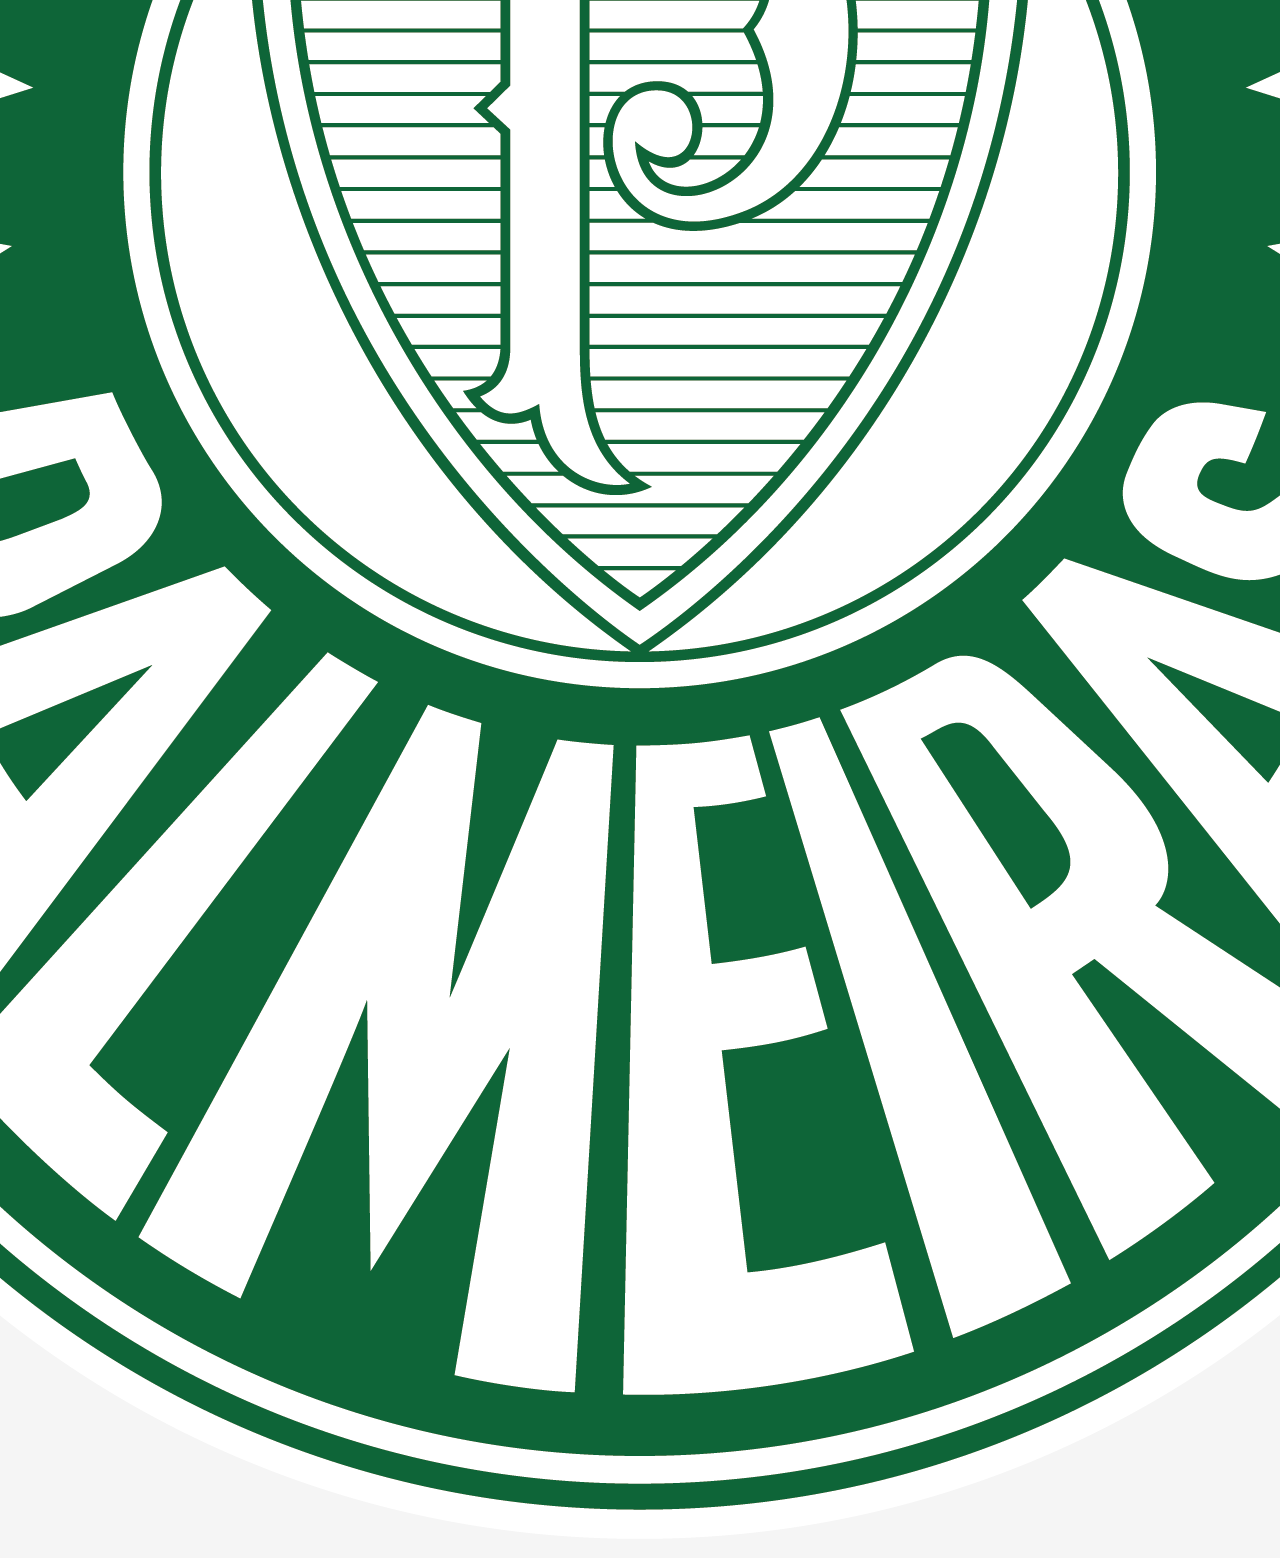
==== index.html @ 94d81419 "novoHTML" ====
<!DOCTYPE html>
<html lang="pt">
<head>
    <meta charset="UTF-8">
    <meta name="viewport" content="width=device-width, initial-scale=1.0">
    <title>Cadastro de Clientes</title>
    <link rel="stylesheet" href="style.css">
</head>
<body class="pagina-principal">
    <header>
        <h1>Bem-vindo ao Sistema de Cadastro de Clientes</h1>
    </header>
   <nav class="menu-navegacao
            <a href="index.html">Home</a></li>
            <a href="cadastro.html">Cadastro</a></>
            <a href="clientes.html">Clientes</a></li>
    </nav>
    <main class="conteudo-principal">
        < class="secao-introducao">
            <h1>Bem-vindo ao Sistema de Clientes</h1>
            <p>Este É um sistema para cadastrar seus clientes</p>
            <img src="assets/logo.avif" alt="Logo do Sistema de Cadastro de Clientes" srcseto">
    </main>
    <script src="script.js"></script>
</body>
</html>
---- style.css ----
/*Reset das configurações padrões do navegador*/
* {
    margin: 0;
    padding: 0;
    box-sizing: border-box;
}

.pagina-principal {
    display: flex;
    flex-direction: column;
    align-items: center;
    justify-content: center;
    height: 100vh;
    background-color: #f5f5f5;
}
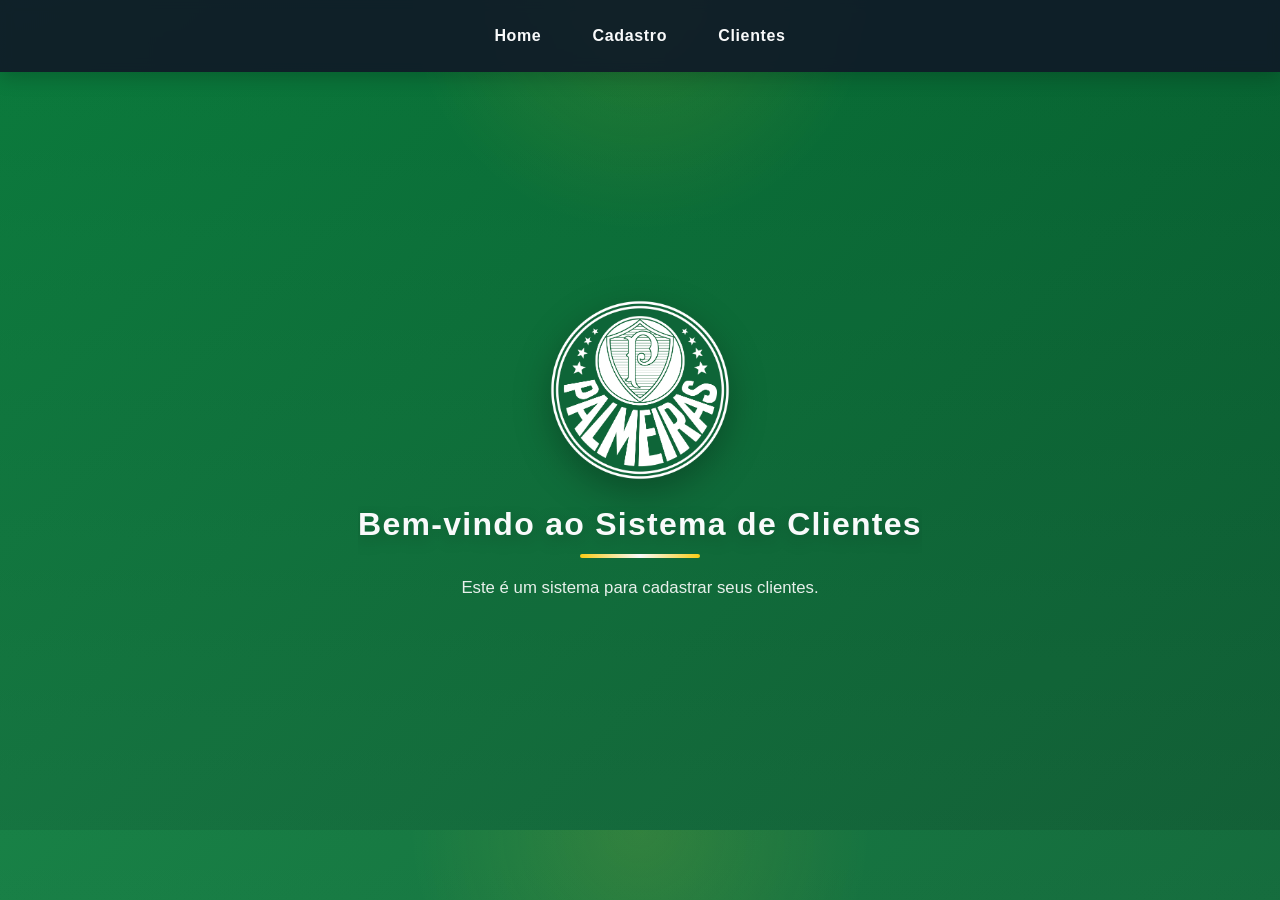
==== commit 7350601b: "cadastro de clientes" ====
--- a/index.html
+++ b/index.html
@@ -3,24 +3,44 @@
 <head>
     <meta charset="UTF-8">
     <meta name="viewport" content="width=device-width, initial-scale=1.0">
-    <title>Cadastro de Clientes</title>
+    <title>Cadastro de clientes</title>
     <link rel="stylesheet" href="style.css">
 </head>
 <body class="pagina-principal">
-    <header>
-        <h1>Bem-vindo ao Sistema de Cadastro de Clientes</h1>
-    </header>
-   <nav class="menu-navegacao
-            <a href="index.html">Home</a></li>
-            <a href="cadastro.html">Cadastro</a></>
-            <a href="clientes.html">Clientes</a></li>
+    <nav class="menu-navegacao">
+        <a href="index.html">Home</a>
+        <a href="cadastro.html">Cadastro</a>
+        <a href="clientes.html">Clientes</a>
     </nav>
+
     <main class="conteudo-principal">
-        < class="secao-introducao">
-            <h1>Bem-vindo ao Sistema de Clientes</h1>
-            <p>Este É um sistema para cadastrar seus clientes</p>
-            <img src="assets/logo.avif" alt="Logo do Sistema de Cadastro de Clientes" srcseto">
+        <img src="assets/logo.avif" alt="Logo da empresa" class="logo">
+
+        <h1 class="titulo-animado">Bem-vindo ao Sistema de Clientes</h1>
+        <p>
+            Este é um sistema para cadastrar seus clientes.
+        </p>
     </main>
-    <script src="script.js"></script>
+
+    <script>
+        document.addEventListener('DOMContentLoaded', () => {
+            const titulo = document.querySelector('.titulo-animado')
+
+            if (!titulo) {
+                return
+            }
+
+            const texto = titulo.textContent
+            titulo.textContent = ''
+
+            [...texto].forEach((caractere, indice) => {
+                const span = document.createElement('span')
+                span.className = 'char'
+                span.style.setProperty('--i', indice)
+                span.textContent = caractere === ' ' ? '\u00A0' : caractere
+                titulo.appendChild(span)
+            })
+        })
+    </script>
 </body>
 </html>
--- a/style.css
+++ b/style.css
@@ -1,15 +1,225 @@
-/*Reset das configurações padrões do navegador*/
 * {
     margin: 0;
     padding: 0;
     box-sizing: border-box;
 }
 
-.pagina-principal {
+:root {
+    --campo-verde: #0b7a3c;
+    --campo-verde-escuro: #06572c;
+    --grama: #1d8f4d;
+    --branco: #f9fafb;
+    --preto: #101827;
+    --dourado: #facc15;
+    --cinza: #dfe7ee;
+    --sombra: rgba(0, 0, 0, 0.18);
+}
+
+@keyframes entradaPagina {
+    0% {
+        opacity: 0;
+        transform: translateY(24px) scale(0.98);
+    }
+    100% {
+        opacity: 1;
+        transform: translateY(0) scale(1);
+    }
+}
+
+@keyframes floatBall {
+    0%, 100% {
+        transform: translateY(0px) rotate(0deg);
+    }
+    50% {
+        transform: translateY(-10px) rotate(8deg);
+    }
+}
+
+@keyframes pulseGlow {
+    0%, 100% {
+        box-shadow: 0 0 0 rgba(250, 204, 21, 0);
+    }
+    50% {
+        box-shadow: 0 0 25px rgba(250, 204, 21, 0.5);
+    }
+}
+
+@keyframes revealLetter {
+    0% {
+        opacity: 0;
+        transform: translateY(22px) scale(0.9);
+        filter: blur(8px);
+    }
+    100% {
+        opacity: 1;
+        transform: translateY(0) scale(1);
+        filter: blur(0);
+    }
+}
+
+@keyframes lightSweep {
+    0% {
+        opacity: 0;
+        transform: translateX(-120%) skewX(-18deg);
+    }
+    20% {
+        opacity: 1;
+    }
+    100% {
+        opacity: 0;
+        transform: translateX(180%) skewX(-18deg);
+    }
+}
+
+body {
+    font-family: Arial, sans-serif;
+    background:
+        radial-gradient(circle at top, rgba(250, 204, 21, 0.12), transparent 22%),
+        linear-gradient(135deg, var(--campo-verde) 0%, var(--campo-verde-escuro) 100%);
+    color: var(--preto);
+    min-height: 100vh;
+    animation: entradaPagina 0.8s ease-out;
+    position: relative;
+    overflow-x: hidden;
+}
+
+body::before {
+    content: "";
+    position: fixed;
+    inset: 0;
+    background: linear-gradient(transparent 0%, rgba(255,255,255,0.06) 100%);
+    pointer-events: none;
+}
+
+body::after {
+    content: "";
+    position: fixed;
+    inset: 0;
+    background: linear-gradient(110deg, transparent 0%, rgba(255,255,255,0.28) 48%, transparent 60%);
+    transform: translateX(-120%) skewX(-18deg);
+    z-index: 30;
+    pointer-events: none;
+    animation: lightSweep 1s ease-out 0.2s 1;
+}
+
+.menu-navegacao {
+    display: flex;
+    justify-content: center;
+    align-items: center;
+    gap: 1rem;
+    padding: 1rem 1.5rem;
+    background: rgba(16, 24, 39, 0.9);
+    box-shadow: 0 6px 18px rgba(0, 0, 0, 0.18);
+    position: sticky;
+    top: 0;
+    z-index: 10;
+    backdrop-filter: blur(6px);
+}
+
+.menu-navegacao a {
+    position: relative;
+    color: var(--branco);
+    text-decoration: none;
+    font-weight: 700;
+    letter-spacing: 0.04em;
+    padding: 0.7rem 1.1rem;
+    border-radius: 999px;
+    transition: transform 0.25s ease, background 0.25s ease, box-shadow 0.25s ease;
+}
+
+.menu-navegacao a::after {
+    content: "";
+    position: absolute;
+    left: 12%;
+    right: 12%;
+    bottom: 0.2rem;
+    height: 2px;
+    background: linear-gradient(90deg, transparent, var(--dourado), transparent);
+    transform: scaleX(0);
+    transform-origin: center;
+    transition: transform 0.25s ease;
+}
+
+.menu-navegacao a:hover::after,
+.menu-navegacao a:focus-visible::after {
+    transform: scaleX(1);
+}
+
+.menu-navegacao a:hover,
+.menu-navegacao a:focus-visible {
+    background: rgba(250, 204, 21, 0.18);
+    transform: translateY(-2px) scale(1.04);
+    box-shadow: 0 0 18px rgba(250, 204, 21, 0.3);
+}
+
+.pagina-principal,
+.pagina-cadastro,
+.pagina-clientes {
+    min-height: calc(100vh - 70px);
+    display: flex;
+    flex-direction: column;
+}
+
+.conteudo-principal {
+    flex: 1;
     display: flex;
     flex-direction: column;
     align-items: center;
     justify-content: center;
-    height: 100vh;
-    background-color: #f5f5f5;
+    gap: 1.1rem;
+    padding: 2rem;
+    text-align: center;
+    animation: entradaPagina 0.9s ease-out;
+}
+
+.logo {
+    width: 180px;
+    height: auto;
+    margin-bottom: 0.5rem;
+    filter: drop-shadow(0 12px 18px rgba(0,0,0,0.28));
+    animation: floatBall 3s ease-in-out infinite;
+}
+
+h1,
+h2 {
+    color: var(--branco);
+    text-shadow: 0 4px 18px rgba(0,0,0,0.22);
+    letter-spacing: 0.04em;
+}
+
+.titulo-animado {
+    display: inline-block;
+    white-space: nowrap;
+    overflow: hidden;
+}
+
+.titulo-animado .char {
+    display: inline-block;
+    opacity: 0;
+    animation: revealLetter 0.6s ease forwards;
+    animation-delay: calc(var(--i) * 0.08s);
+}
+
+p {
+    color: rgba(255,255,255,0.9);
+    font-size: 1.05rem;
+    max-width: 620px;
+    line-height: 1.6;
+}
+
+main .logo + h1,
+main .logo + h2 {
+    position: relative;
+}
+
+main .logo + h1::after,
+main .logo + h2::after {
+    content: "";
+    display: block;
+    width: 120px;
+    height: 4px;
+    margin: 0.7rem auto 0;
+    border-radius: 999px;
+    background: linear-gradient(90deg, var(--dourado), var(--branco), var(--dourado));
+    animation: pulseGlow 2s ease-in-out infinite;
 }
